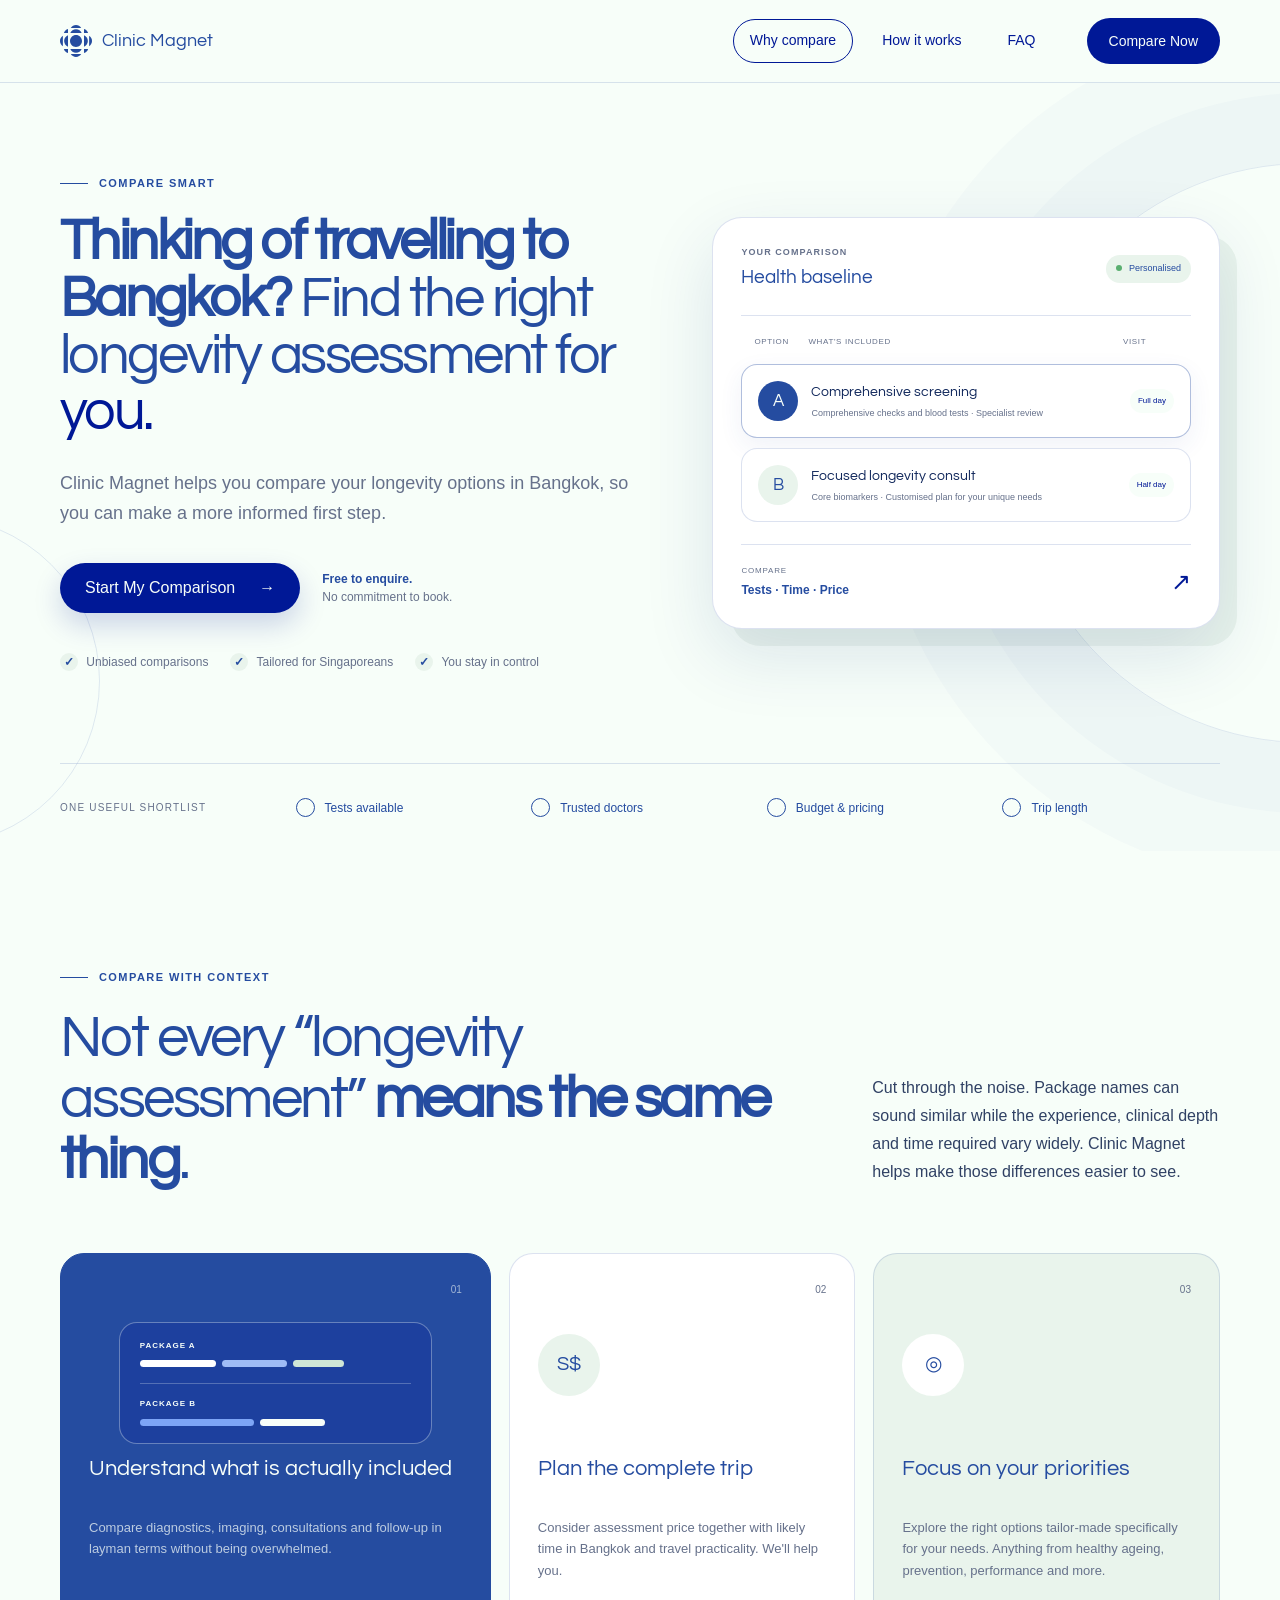
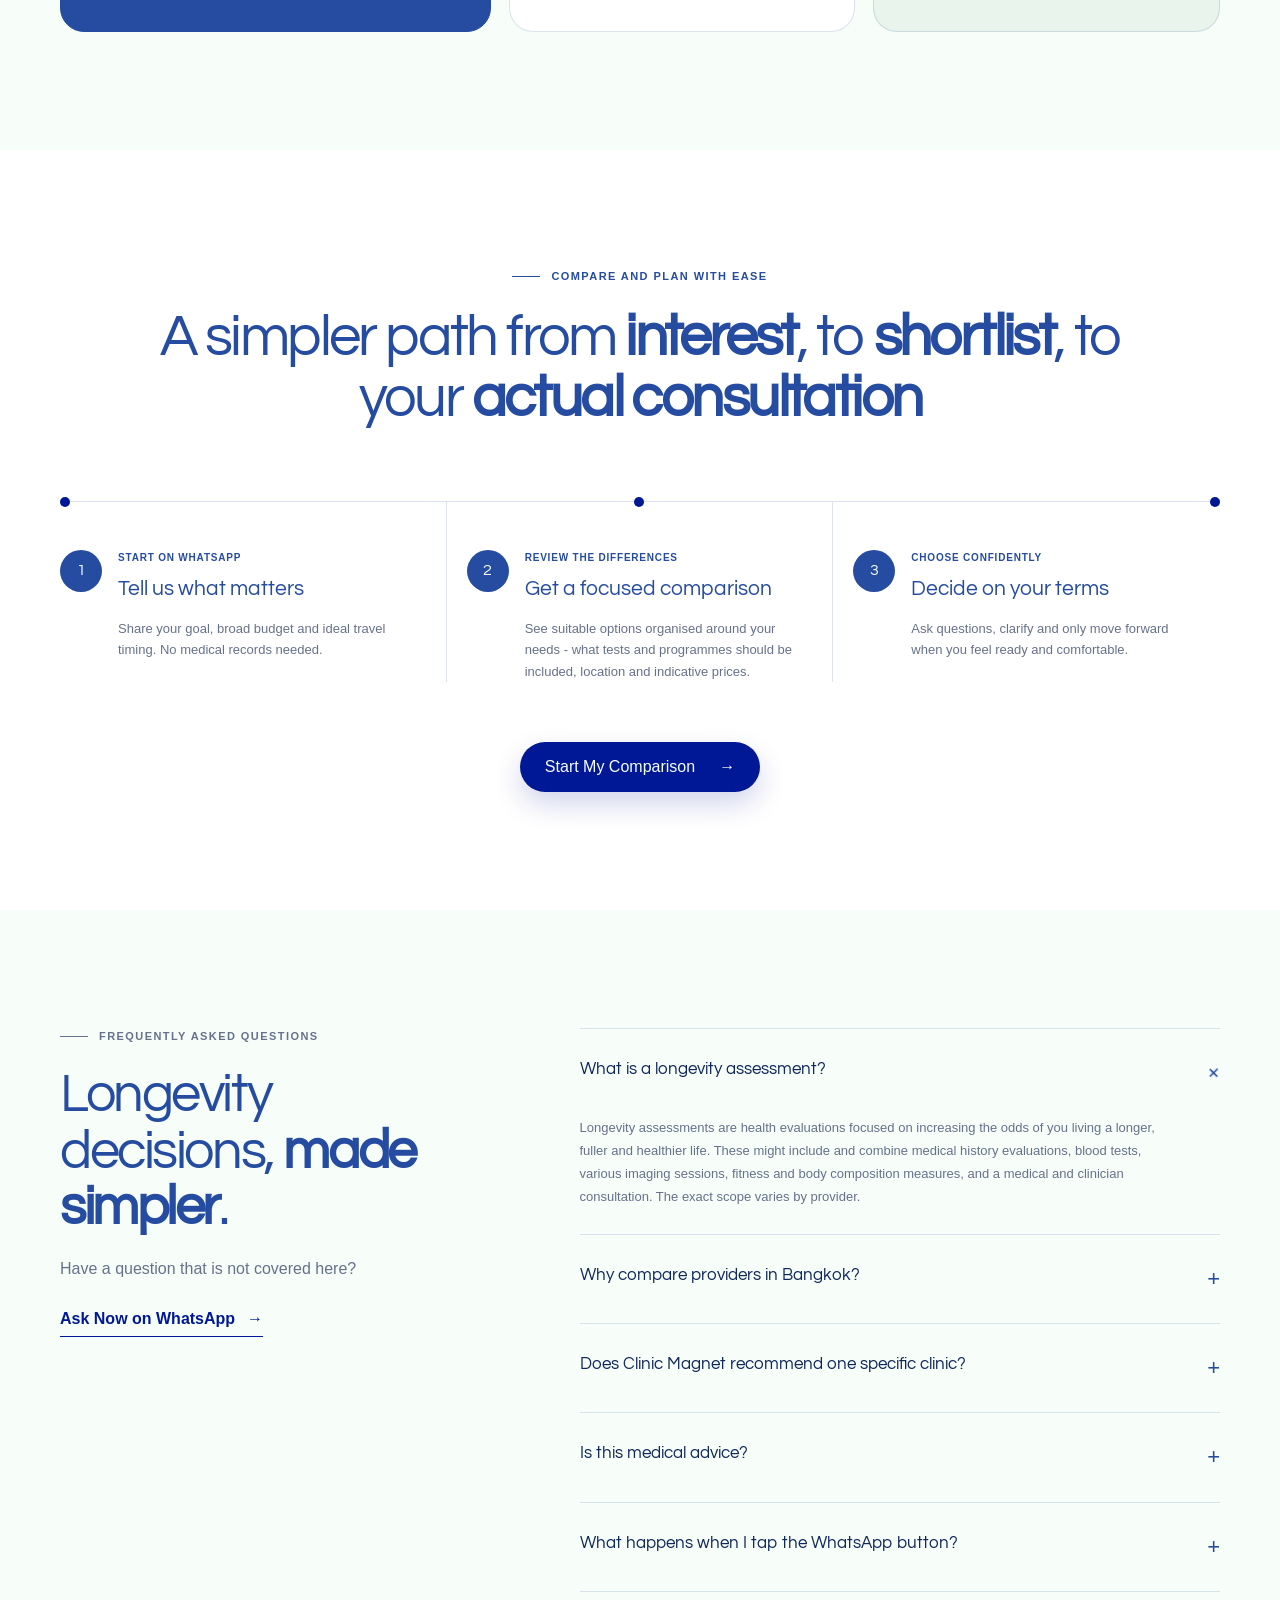
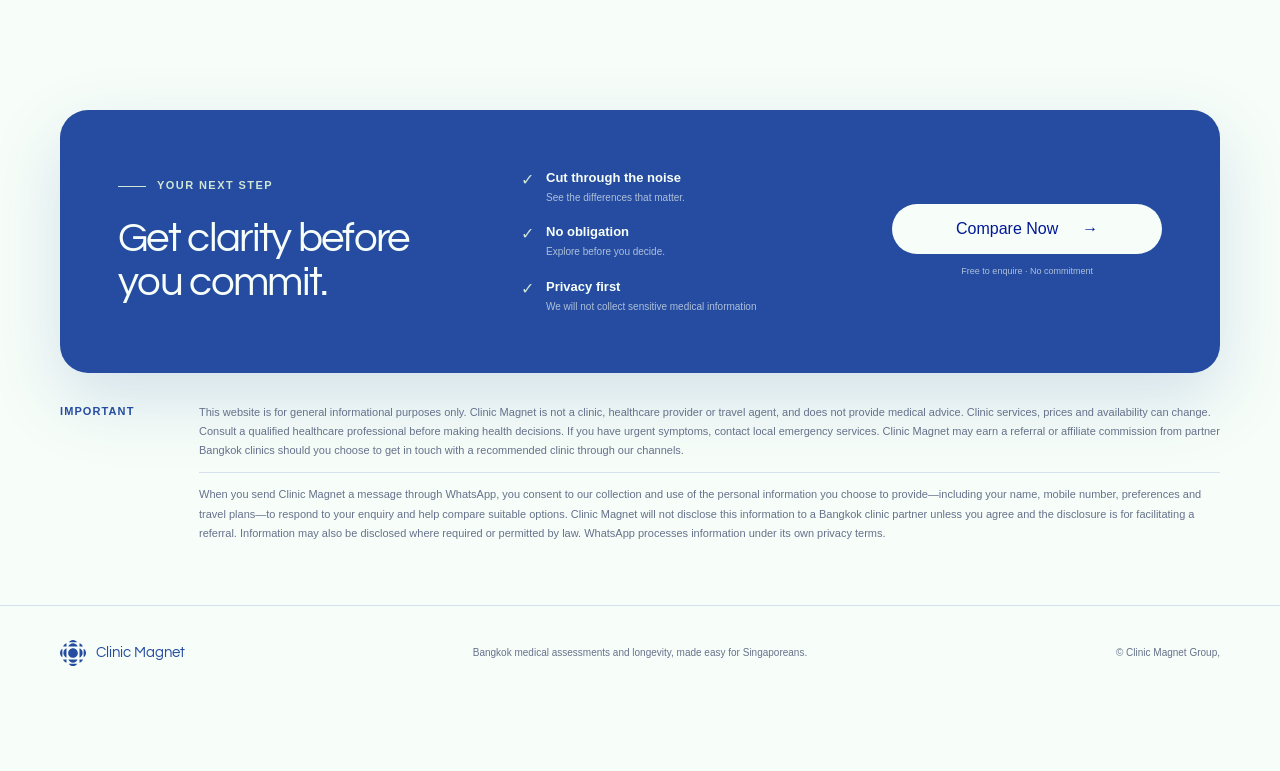
==== clinic-magnet-longevity.html @ 2ef976a3 "Add files via upload Landing page - ads - iteration 1" ====
<!doctype html>
<html lang="en-SG">
  <head>
    <meta charset="UTF-8" />
    <meta name="viewport" content="width=device-width, initial-scale=1.0" />
    <meta name="theme-color" content="#f7fef9" />
    <meta
      name="description"
      content="Compare Bangkok longevity assessment programmes with Clinic Magnet — clearly, confidently and with your priorities in mind."
    />
    <meta property="og:title" content="Compare Bangkok longevity assessments | Clinic Magnet" />
    <meta
      property="og:description"
      content="A clearer way for Singapore residents to compare Bangkok longevity assessment programmes."
    />
    <meta property="og:type" content="website" />
    <meta property="og:image" content="/clinic-magnet-longevity-og.png" />
    <meta property="og:image:width" content="1731" />
    <meta property="og:image:height" content="909" />
    <meta property="og:image:alt" content="Find the right longevity assessment for you with Clinic Magnet." />
    <meta name="twitter:card" content="summary_large_image" />
    <meta name="twitter:title" content="Compare Bangkok longevity assessments | Clinic Magnet" />
    <meta
      name="twitter:description"
      content="A clearer way for Singapore residents to compare Bangkok longevity assessment programmes."
    />
    <meta name="twitter:image" content="/clinic-magnet-longevity-og.png" />
    <title>Bangkok longevity assessments, compared | Clinic Magnet</title>
    <link rel="preconnect" href="https://fonts.googleapis.com" />
    <link rel="preconnect" href="https://fonts.gstatic.com" crossorigin />
    <link href="https://fonts.googleapis.com/css2?family=Questrial&display=swap" rel="stylesheet" />
    <link rel="stylesheet" href="clinic-magnet-longevity.css?v=20260912-1" />
  </head>
  <body id="top" class="cm-page">
    <a class="skip-link" href="#main">Skip to content</a>

    <header class="site-header">
      <div class="container nav-wrap">
        <a class="brand" href="#top" aria-label="Clinic Magnet — home">
          <svg class="brand-symbol" viewBox="20 20 160 160" aria-hidden="true">
            <g>
              <path d="M99.999 129.908c16.521 0 29.915-13.393 29.915-29.915 0-16.521-13.393-29.915-29.915-29.915S70.084 83.471 70.084 99.993s13.394 29.915 29.915 29.915z" />
              <path d="M99.997 40.738c-12.912 0-23.959 7.977-28.487 19.27h56.973c-4.527-11.293-15.575-19.27-28.486-19.27z" />
              <path d="M139.998 71.511v56.973c11.293-4.528 19.27-15.576 19.27-28.487s-7.977-23.959-19.27-28.486z" />
              <path d="M99.997 159.268c12.912 0 23.959-7.977 28.486-19.27H71.51c4.528 11.294 15.576 19.27 28.487 19.27z" />
              <path d="M60.003 71.511c-11.293 4.528-19.27 15.576-19.27 28.486s7.977 23.959 19.27 28.487V71.511z" />
              <path d="M99.999 20c-10.997 0-20.639 5.786-26.057 14.48h52.113C120.639 25.786 110.996 20 99.999 20z" />
              <path d="M165.52 73.944v52.113C174.213 120.641 180 110.997 180 100c0-10.997-5.786-20.639-14.48-26.057v.001z" />
              <path d="M99.998 180c10.997 0 20.64-5.786 26.057-14.479H73.942C79.358 174.213 89.002 180 99.999 180h-.001z" />
              <path d="M20 99.998c0 10.996 5.786 20.639 14.48 26.057V73.942C25.786 79.358 20 89.002 20 99.998z" />
              <path d="M139.994 39.466v20.54h20.54a28.641 28.641 0 0 0-7.49-13.05 28.63 28.63 0 0 0-13.051-7.49h.001z" />
              <path d="M139.998 160.538a28.623 28.623 0 0 0 13.051-7.491 28.621 28.621 0 0 0 7.489-13.05h-20.54v20.541z" />
              <path d="M46.955 153.048a28.646 28.646 0 0 0 13.051 7.491v-20.54h-20.54a28.632 28.632 0 0 0 7.489 13.049z" />
              <path d="M39.461 60.006h20.54v-20.54a28.64 28.64 0 0 0-13.051 7.49 28.627 28.627 0 0 0-7.49 13.05h.001z" />
            </g>
          </svg>
          <span>Clinic Magnet</span>
        </a>

        <nav class="desktop-nav" aria-label="Primary navigation">
          <a href="#why">Why compare</a>
          <a href="#how">How it works</a>
          <a href="#faq">FAQ</a>
        </nav>

        <a class="button button-small whatsapp-cta" data-location="cm-header" href="#">
          Compare Now
        </a>
      </div>
    </header>

    <main id="main">
      <section class="hero">
        <div class="hero-orbit orbit-one" aria-hidden="true"></div>
        <div class="hero-orbit orbit-two" aria-hidden="true"></div>
        <div class="container hero-grid">
          <div class="hero-copy">
            <p class="kicker"><span></span> Compare Smart</p>
            <h1><strong>Thinking of travelling to Bangkok?</strong> Find the right longevity assessment for <em>you.</em></h1>
            <p class="hero-lead">
              Clinic Magnet helps you compare your longevity options in Bangkok, so you can make a
              more informed first step.
            </p>

            <div class="hero-actions">
              <a class="button button-primary whatsapp-cta" data-location="cm-hero" href="#">
                Start My Comparison <span aria-hidden="true">→</span>
              </a>
              <p><strong>Free to enquire.</strong><br />No commitment to book.</p>
            </div>

            <ul class="proof-list" aria-label="Service highlights">
              <li><span aria-hidden="true">✓</span> Unbiased comparisons</li>
              <li><span aria-hidden="true">✓</span> Tailored for Singaporeans</li>
              <li><span aria-hidden="true">✓</span> You stay in control</li>
            </ul>
          </div>

          <aside class="shortlist-panel" aria-label="Example longevity assessment comparison">
            <div class="panel-heading">
              <div>
                <small>Your comparison</small>
                <strong>Health baseline</strong>
              </div>
              <span><i></i> Personalised</span>
            </div>

            <div class="compare-labels" aria-hidden="true">
              <span>Option</span><span>What's included</span><span>Visit</span>
            </div>

            <div class="option-row selected">
              <span class="option-letter">A</span>
              <div>
                <strong>Comprehensive screening</strong>
                <small>Comprehensive checks and blood tests · Specialist review</small>
              </div>
              <span class="visit-pill">Full day</span>
            </div>

            <div class="option-row">
              <span class="option-letter">B</span>
              <div>
                <strong>Focused longevity consult</strong>
                <small>Core biomarkers · Customised plan for your unique needs</small>
              </div>
              <span class="visit-pill">Half day</span>
            </div>

            <div class="panel-summary">
              <div><span>Compare</span><strong>Tests · Time · Price</strong></div>
              <span aria-hidden="true">↗</span>
            </div>
          </aside>
        </div>

        <div class="container compare-strip">
          <p>One useful shortlist</p>
          <span>Tests available</span>
          <span>Trusted doctors</span>
          <span>Budget &amp; pricing</span>
          <span>Trip length</span>
        </div>
      </section>

      <section class="section why-section" id="why">
        <div class="container">
          <div class="section-heading split-heading">
            <div>
              <p class="kicker"><span></span> Compare with context</p>
              <h2>Not every “longevity assessment” <strong>means the same thing</strong>.</h2>
            </div>
            <p>
              Cut through the noise. Package names can sound similar while the experience, clinical
              depth and time required vary widely. Clinic Magnet helps make those differences easier to see.
            </p>
          </div>

          <div class="benefit-grid">
            <article class="benefit-card blue-card">
              <span class="card-number">01</span>
              <div class="card-graphic compare-graphic" aria-hidden="true">
                <div class="package-group package-a">
                  <strong>Package A</strong>
                  <div class="bar-row"><span></span><span></span><span></span></div>
                </div>
                <div class="package-group package-b">
                  <strong>Package B</strong>
                  <div class="bar-row"><span></span><span></span></div>
                </div>
              </div>
              <h3>Understand what is actually included</h3>
              <p>Compare diagnostics, imaging, consultations and follow-up in layman terms without being overwhelmed.</p>
            </article>

            <article class="benefit-card">
              <span class="card-number">02</span>
              <div class="card-icon" aria-hidden="true">S$</div>
              <h3>Plan the complete trip</h3>
              <p>Consider assessment price together with likely time in Bangkok and travel practicality. We'll help you.</p>
            </article>

            <article class="benefit-card mint-card">
              <span class="card-number">03</span>
              <div class="card-icon target-icon" aria-hidden="true">◎</div>
              <h3>Focus on your priorities</h3>
              <p>Explore the right options tailor-made specifically for your needs. Anything from healthy ageing, prevention, performance and more.</p>
            </article>
          </div>
        </div>
      </section>

      <section class="section steps-section" id="how">
        <div class="container">
          <div class="section-heading centered-heading">
            <p class="kicker"><span></span> Compare And Plan With Ease</p>
            <h2>A simpler path from <strong>interest</strong>, to <strong>shortlist</strong>, to your <strong>actual consultation</strong></h2>
          </div>

          <ol class="steps-list">
            <li>
              <span class="step-number">1</span>
              <div>
                <p>Start on WhatsApp</p>
                <h3>Tell us what matters</h3>
                <span>Share your goal, broad budget and ideal travel timing. No medical records needed.</span>
              </div>
            </li>
            <li>
              <span class="step-number">2</span>
              <div>
                <p>Review the differences</p>
                <h3>Get a focused comparison</h3>
                <span>See suitable options organised around your needs - what tests and programmes should be included, location and indicative prices.</span>
              </div>
            </li>
            <li>
              <span class="step-number">3</span>
              <div>
                <p>Choose confidently</p>
                <h3>Decide on your terms</h3>
                <span>Ask questions, clarify and only move forward when you feel ready and comfortable.</span>
              </div>
            </li>
          </ol>

          <div class="center-action">
            <a class="button button-primary whatsapp-cta" data-location="cm-steps" href="#">
              Start My Comparison <span aria-hidden="true">→</span>
            </a>
          </div>
        </div>
      </section>

      <section class="section faq-section" id="faq">
        <div class="container faq-layout">
          <div class="faq-intro">
            <p class="kicker"><span></span> Frequently asked questions</p>
            <h2>Longevity decisions, <strong>made simpler</strong>.</h2>
            <p>Have a question that is not covered here?</p>
            <a class="inline-link whatsapp-cta" data-location="cm-faq" href="#">Ask Now on WhatsApp <span>→</span></a>
          </div>

          <div class="accordion">
            <details open>
              <summary>What is a longevity assessment?<span aria-hidden="true">+</span></summary>
              <p>
                Longevity assessments are health evaluations focused on increasing the odds of you living a
                longer, fuller and healthier life. These might include and combine medical history evaluations,
                blood tests, various imaging sessions, fitness and body composition measures, and a medical and
                clinician consultation. The exact scope varies by provider.
              </p>
            </details>
            <details>
              <summary>Why compare providers in Bangkok?<span aria-hidden="true">+</span></summary>
              <p>
                Bangkok offers a wide range of reputable, highly rated private hospitals and specialist clinics
                within a short flight from Singapore. Comparing helps you understand the differences before
                committing to a visit.
              </p>
            </details>
            <details>
              <summary>Does Clinic Magnet recommend one specific clinic?<span aria-hidden="true">+</span></summary>
              <p>
                We organise potential options around the preferences you share. Clinic Magnet strives to be
                neutral and focused on your needs. We generally offer 3 different options for consideration,
                though sometimes, based on your unique needs, we might recommend less.
              </p>
            </details>
            <details>
              <summary>Is this medical advice?<span aria-hidden="true">+</span></summary>
              <p>
                No. The comparison is general information and does not replace medical advice, diagnosis or
                treatment from a qualified healthcare professional.
              </p>
            </details>
            <details>
              <summary>What happens when I tap the WhatsApp button?<span aria-hidden="true">+</span></summary>
              <p>
                WhatsApp opens with a ready-to-edit enquiry. Sending it starts a conversation about the kind
                of comparison you are looking for, without any obligation to book.
              </p>
            </details>
          </div>
        </div>
      </section>

      <section class="final-section">
        <div class="container final-card">
          <div>
            <p class="kicker light"><span></span> Your next step</p>
            <h2>Get clarity before you commit.</h2>
          </div>
          <ul>
            <li><span>✓</span><div><strong>Cut through the noise</strong><small>See the differences that matter.</small></div></li>
            <li><span>✓</span><div><strong>No obligation</strong><small>Explore before you decide.</small></div></li>
            <li><span>✓</span><div><strong>Privacy first</strong><small>We will not collect sensitive medical information</small></div></li>
          </ul>
          <div class="final-action">
            <a class="button button-light whatsapp-cta" data-location="cm-final" href="#">
              Compare Now <span aria-hidden="true">→</span>
            </a>
            <span>Free to enquire · No commitment</span>
          </div>
        </div>

        <div class="container disclaimer">
          <strong>Important</strong>
          <div class="disclaimer-copy">
            <p>
              This website is for general informational purposes only. Clinic Magnet is not a clinic,
              healthcare provider or travel agent, and does not provide medical
              advice. Clinic services, prices and availability can change. Consult a qualified healthcare
              professional before making health
              decisions. If you have urgent symptoms, contact local emergency services. Clinic Magnet may
              earn a referral or affiliate commission from partner Bangkok clinics should you choose to get
              in touch with a recommended clinic through our channels.
            </p>
            <p class="privacy-note">
              When you send Clinic Magnet a message through WhatsApp, you consent to our collection and use
              of the personal information you choose to provide—including your name, mobile number,
              preferences and travel plans—to respond to your enquiry and help compare suitable options.
              Clinic Magnet will not disclose this information to a Bangkok clinic partner unless you agree
              and the disclosure is for facilitating a referral. Information may also be disclosed where
              required or permitted by law. WhatsApp processes information under its own privacy terms.
            </p>
          </div>
        </div>
      </section>
    </main>

    <footer>
      <div class="container footer-inner">
        <a class="brand footer-brand" href="#top" aria-label="Clinic Magnet — back to top">
          <svg class="brand-symbol" viewBox="20 20 160 160" aria-hidden="true">
            <g>
              <path d="M99.999 129.908c16.521 0 29.915-13.393 29.915-29.915 0-16.521-13.393-29.915-29.915-29.915S70.084 83.471 70.084 99.993s13.394 29.915 29.915 29.915z" />
              <path d="M99.997 40.738c-12.912 0-23.959 7.977-28.487 19.27h56.973c-4.527-11.293-15.575-19.27-28.486-19.27z" />
              <path d="M139.998 71.511v56.973c11.293-4.528 19.27-15.576 19.27-28.487s-7.977-23.959-19.27-28.486z" />
              <path d="M99.997 159.268c12.912 0 23.959-7.977 28.486-19.27H71.51c4.528 11.294 15.576 19.27 28.487 19.27z" />
              <path d="M60.003 71.511c-11.293 4.528-19.27 15.576-19.27 28.486s7.977 23.959 19.27 28.487V71.511z" />
              <path d="M99.999 20c-10.997 0-20.639 5.786-26.057 14.48h52.113C120.639 25.786 110.996 20 99.999 20z" />
              <path d="M165.52 73.944v52.113C174.213 120.641 180 110.997 180 100c0-10.997-5.786-20.639-14.48-26.057v.001z" />
              <path d="M99.998 180c10.997 0 20.64-5.786 26.057-14.479H73.942C79.358 174.213 89.002 180 99.999 180h-.001z" />
              <path d="M20 99.998c0 10.996 5.786 20.639 14.48 26.057V73.942C25.786 79.358 20 89.002 20 99.998z" />
              <path d="M139.994 39.466v20.54h20.54a28.641 28.641 0 0 0-7.49-13.05 28.63 28.63 0 0 0-13.051-7.49h.001z" />
              <path d="M139.998 160.538a28.623 28.623 0 0 0 13.051-7.491 28.621 28.621 0 0 0 7.489-13.05h-20.54v20.541z" />
              <path d="M46.955 153.048a28.646 28.646 0 0 0 13.051 7.491v-20.54h-20.54a28.632 28.632 0 0 0 7.489 13.049z" />
              <path d="M39.461 60.006h20.54v-20.54a28.64 28.64 0 0 0-13.051 7.49 28.627 28.627 0 0 0-7.49 13.05h.001z" />
            </g>
          </svg>
          <span>Clinic Magnet</span>
        </a>
        <p>Bangkok medical assessments and longevity, made easy for Singaporeans.</p>
        <span>© Clinic Magnet Group, <span id="year"></span></span>
      </div>
    </footer>

    <div class="mobile-cta-bar">
      <a class="button button-primary whatsapp-cta" data-location="cm-mobile" href="#">
        Start My Comparison <span aria-hidden="true">→</span>
      </a>
    </div>

    <script src="script.js"></script>
  </body>
</html>
---- clinic-magnet-longevity.css ----
:root {
  --cm-blue: #254ca0;
  --cm-blue-dark: #001896;
  --cm-ink: #10275b;
  --cm-paper: #f7fef9;
  --cm-mint: #e9f4ec;
  --cm-mint-strong: #cfe6d6;
  --cm-white: #ffffff;
  --cm-line: rgba(37, 76, 160, 0.16);
  --cm-muted: #66718b;
  --cm-shadow: 0 26px 70px rgba(13, 48, 126, 0.12);
}

* { box-sizing: border-box; }
html { scroll-behavior: smooth; }
body {
  margin: 0;
  background: var(--cm-paper);
  color: var(--cm-ink);
  font-family: Helvetica, Arial, sans-serif;
  font-size: 16px;
  line-height: 1.55;
  -webkit-font-smoothing: antialiased;
}
a { color: inherit; text-decoration: none; }
.container { width: min(1160px, calc(100% - 40px)); margin-inline: auto; }
.skip-link {
  position: fixed; top: 8px; left: 8px; z-index: 100; transform: translateY(-160%);
  padding: 10px 14px; border: 2px solid var(--cm-blue-dark); border-radius: 8px;
  background: var(--cm-white); color: var(--cm-blue-dark);
}
.skip-link:focus { transform: translateY(0); }

.site-header {
  position: sticky; top: 0; z-index: 30; background: rgba(247, 254, 249, 0.92);
  border-bottom: 1px solid var(--cm-line); backdrop-filter: blur(14px);
}
.nav-wrap { min-height: 82px; display: flex; align-items: center; gap: 34px; }
.brand { display: inline-flex; align-items: center; gap: 10px; color: var(--cm-blue); font-family: Questrial, sans-serif; font-size: 18px; }
.brand-symbol { width: 32px; height: 32px; fill: currentColor; flex: none; }
.desktop-nav { display: flex; gap: 12px; margin-left: auto; }
.desktop-nav a { padding: 10px 16px; border: 1px solid transparent; border-radius: 999px; color: var(--cm-blue-dark); font-size: 14px; }
.desktop-nav a:first-child { border-color: var(--cm-blue-dark); }
.desktop-nav a:hover { background: var(--cm-mint); }

.button {
  min-height: 50px; display: inline-flex; align-items: center; justify-content: center; gap: 24px;
  padding: 0 25px; border-radius: 999px; font-weight: 400; line-height: 1;
  transition: transform .2s ease, background .2s ease, box-shadow .2s ease;
}
.button:hover { transform: translateY(-2px); }
.button:focus-visible, a:focus-visible, summary:focus-visible { outline: 3px solid rgba(37,76,160,.32); outline-offset: 4px; }
.button-small { min-height: 46px; padding-inline: 22px; background: var(--cm-blue-dark); color: var(--cm-paper); font-size: 14px; }
.button-primary { background: var(--cm-blue-dark); color: var(--cm-paper); box-shadow: 0 12px 28px rgba(0, 24, 150, .18); }
.button-primary:hover { background: var(--cm-blue); box-shadow: 0 16px 32px rgba(0, 24, 150, .22); }
.button-light { background: var(--cm-paper); color: var(--cm-blue-dark); }

.hero { position: relative; overflow: hidden; padding: 92px 0 0; }
.hero-orbit { position: absolute; border: 1px solid rgba(37,76,160,.12); border-radius: 50%; pointer-events: none; }
.orbit-one { width: 580px; height: 580px; right: -315px; top: 80px; box-shadow: 0 0 0 70px rgba(37,76,160,.025), 0 0 0 140px rgba(37,76,160,.018); }
.orbit-two { width: 330px; height: 330px; left: -230px; bottom: 5px; }
.hero-grid { position: relative; display: grid; grid-template-columns: 1.06fr .94fr; gap: 80px; align-items: center; padding-bottom: 92px; }
.kicker { display: flex; align-items: center; gap: 11px; margin: 0 0 22px; color: var(--cm-blue); font-size: 11px; font-weight: 700; letter-spacing: .13em; text-transform: uppercase; }
.kicker span { width: 28px; height: 1px; background: currentColor; }
h1, h2, h3, p { margin-top: 0; }
h1, h2, h3 { font-family: Questrial, sans-serif; font-weight: 400; }
h1 { max-width: 700px; margin-bottom: 28px; color: var(--cm-blue); font-size: clamp(42px, 4.35vw, 58px); line-height: 1.02; letter-spacing: -.045em; }
h1 strong { font-weight: 700; }
h1 em { color: var(--cm-blue-dark); font-style: normal; }
.hero-lead { max-width: 610px; color: var(--cm-muted); font-size: 18px; line-height: 1.65; }
.hero-actions { display: flex; align-items: center; gap: 22px; margin-top: 34px; }
.hero-actions p { margin: 0; color: var(--cm-muted); font-size: 12px; line-height: 1.5; }
.hero-actions p strong { color: var(--cm-blue); font-weight: 700; }
.proof-list { display: flex; flex-wrap: wrap; gap: 22px; padding: 0; margin: 40px 0 0; list-style: none; color: var(--cm-muted); font-size: 12px; }
.proof-list span { display: inline-grid; place-items: center; width: 18px; height: 18px; margin-right: 5px; border-radius: 50%; background: var(--cm-mint); color: var(--cm-blue); font-weight: 700; }

.shortlist-panel { position: relative; padding: 28px; border: 1px solid var(--cm-line); border-radius: 30px; background: var(--cm-white); box-shadow: var(--cm-shadow); }
.shortlist-panel::before { content: ""; position: absolute; z-index: -1; inset: 18px -18px -18px 18px; border-radius: 30px; background: var(--cm-mint); }
.panel-heading { display: flex; justify-content: space-between; align-items: center; padding-bottom: 22px; border-bottom: 1px solid var(--cm-line); }
.panel-heading small, .panel-heading strong { display: block; }
.panel-heading small { color: var(--cm-muted); font-size: 9px; font-weight: 700; letter-spacing: .12em; text-transform: uppercase; }
.panel-heading strong { margin-top: 3px; color: var(--cm-blue); font-family: Questrial, sans-serif; font-size: 19px; font-weight: 400; }
.panel-heading > span { padding: 7px 10px; border-radius: 99px; background: var(--cm-mint); color: var(--cm-blue); font-size: 9px; }
.panel-heading i { display: inline-block; width: 6px; height: 6px; margin-right: 4px; border-radius: 50%; background: #5aaf70; }
.compare-labels { display: grid; grid-template-columns: 42px 1fr 55px; gap: 12px; padding: 20px 13px 6px; color: var(--cm-muted); font-size: 8px; letter-spacing: .08em; text-transform: uppercase; }
.option-row { display: grid; grid-template-columns: auto 1fr auto; gap: 13px; align-items: center; margin-top: 10px; padding: 16px; border: 1px solid var(--cm-line); border-radius: 16px; background: var(--cm-white); }
.option-row.selected { border-color: rgba(37,76,160,.36); box-shadow: 0 8px 24px rgba(37,76,160,.07); }
.option-letter { display: grid; place-items: center; width: 40px; height: 40px; border-radius: 50%; background: var(--cm-mint); color: var(--cm-blue); font-family: Questrial, sans-serif; font-size: 17px; }
.selected .option-letter { background: var(--cm-blue); color: var(--cm-paper); }
.option-row div { min-width: 0; }
.option-row strong, .option-row small { display: block; }
.option-row strong { color: var(--cm-ink); font-family: Questrial, sans-serif; font-size: 14px; font-weight: 400; }
.option-row small { margin-top: 3px; color: var(--cm-muted); font-size: 9px; line-height: 1.35; }
.visit-pill { padding: 6px 8px; border-radius: 99px; background: var(--cm-paper); color: var(--cm-blue-dark); font-size: 8px; }
.panel-summary { display: flex; justify-content: space-between; align-items: end; margin-top: 22px; padding-top: 18px; border-top: 1px solid var(--cm-line); }
.panel-summary div span, .panel-summary div strong { display: block; }
.panel-summary div span { color: var(--cm-muted); font-size: 8px; letter-spacing: .1em; text-transform: uppercase; }
.panel-summary div strong { margin-top: 4px; color: var(--cm-blue); font-size: 12px; }
.panel-summary > span { color: var(--cm-blue-dark); font-size: 24px; }

.compare-strip { position: relative; min-height: 88px; display: grid; grid-template-columns: repeat(5, minmax(0, 1fr)); column-gap: 18px; align-items: center; border-top: 1px solid var(--cm-line); }
.compare-strip p { margin: 0; color: var(--cm-muted); font-size: 10px; letter-spacing: .12em; text-transform: uppercase; }
.compare-strip > span { min-width: 0; display: grid; grid-template-columns: 18px minmax(0, 1fr); gap: 11px; align-items: center; color: var(--cm-blue); font-size: 12px; line-height: 1.35; }
.compare-strip > span::before { content: ""; width: 17px; height: 17px; border: 1px solid var(--cm-blue); border-radius: 50%; }

.section { padding: 118px 0; }
.why-section { position: relative; isolation: isolate; overflow: hidden; background: var(--cm-paper); }
.why-section::before { content: ""; position: absolute; z-index: -2; inset: 0; background: url("clinic-magnet-couple-background.png") 78% center / cover no-repeat; opacity: .9; filter: saturate(.82) contrast(.94); }
.why-section::after { content: ""; position: absolute; z-index: -1; inset: 0; background: linear-gradient(90deg, rgba(247,254,249,.99) 0%, rgba(247,254,249,.96) 42%, rgba(247,254,249,.72) 68%, rgba(247,254,249,.7) 100%); }
.why-section > .container { position: relative; z-index: 1; }
.section-heading h2 { max-width: 760px; margin: 0; color: var(--cm-blue); font-size: clamp(39px, 4.5vw, 62px); line-height: 1.06; letter-spacing: -.045em; }
.split-heading { display: grid; grid-template-columns: 1.35fr .65fr; gap: 90px; align-items: end; }
.split-heading > p { margin: 0 0 5px; color: #304164; line-height: 1.75; }
h2 strong { font-weight: 700; }
.benefit-grid { display: grid; grid-template-columns: 1.15fr .925fr .925fr; gap: 18px; margin-top: 62px; }
.benefit-card { min-height: 350px; display: flex; flex-direction: column; padding: 28px; border: 1px solid var(--cm-line); border-radius: 24px; background: var(--cm-white); }
.benefit-card.blue-card { background: var(--cm-blue); color: var(--cm-paper); border-color: var(--cm-blue); }
.benefit-card.mint-card { background: var(--cm-mint); }
.card-number { align-self: flex-end; color: var(--cm-muted); font-size: 10px; }
.blue-card .card-number { color: rgba(247,254,249,.6); }
.card-icon { display: grid; place-items: center; width: 62px; height: 62px; margin-top: 36px; border-radius: 50%; background: var(--cm-mint); color: var(--cm-blue); font-family: Questrial, sans-serif; font-size: 20px; }
.target-icon { background: var(--cm-white); }
.benefit-card h3 { min-height: 51px; margin: auto 0 10px; color: var(--cm-blue); font-size: 22px; line-height: 1.15; }
.blue-card h3 { color: var(--cm-paper); }
.benefit-card p { min-height: 86px; margin: 0; color: var(--cm-muted); font-size: 13px; line-height: 1.65; }
.blue-card p { color: rgba(247,254,249,.72); }
.card-graphic { width: 84%; margin: 24px auto 12px; padding: 17px 20px; border: 1px solid rgba(247,254,249,.34); border-radius: 18px; background: rgba(0,24,150,.2); }
.package-group + .package-group { margin-top: 16px; padding-top: 14px; border-top: 1px solid rgba(247,254,249,.25); }
.package-group strong { display: block; color: var(--cm-paper); font-size: 8px; letter-spacing: .12em; text-transform: uppercase; }
.bar-row { display: flex; align-items: center; gap: 6px; margin-top: 8px; }
.bar-row span { display: block; height: 7px; border-radius: 99px; }
.package-a .bar-row span:nth-child(1) { width: 28%; background: var(--cm-white); }
.package-a .bar-row span:nth-child(2) { width: 24%; background: #9fbcf6; }
.package-a .bar-row span:nth-child(3) { width: 19%; background: var(--cm-mint-strong); }
.package-b .bar-row span:nth-child(1) { width: 42%; background: #7da5f6; }
.package-b .bar-row span:nth-child(2) { width: 24%; background: var(--cm-paper); }

.steps-section { background: var(--cm-white); }
.centered-heading { text-align: center; }
.centered-heading .kicker { justify-content: center; }
.centered-heading h2 { max-width: 980px; margin-inline: auto; }
.steps-list { display: grid; grid-template-columns: repeat(3, 1fr); padding: 0; margin: 72px 0 0; list-style: none; border-top: 1px solid var(--cm-line); }
.steps-list li { position: relative; display: grid; grid-template-columns: auto minmax(0, 1fr); gap: 16px; padding: 48px 20px 0 0; }
.steps-list li:not(:last-child) { border-right: 1px solid var(--cm-line); }
.steps-list li + li { padding-left: 20px; }
.step-number { position: relative; display: grid; place-items: center; width: 42px; height: 42px; border-radius: 50%; background: var(--cm-blue); color: var(--cm-paper); font-family: Questrial, sans-serif; }
.steps-list li::before { content: ""; position: absolute; top: -5px; left: 0; width: 10px; height: 10px; border-radius: 50%; background: var(--cm-blue-dark); }
.steps-list li:nth-child(2)::before { left: 50%; transform: translateX(-50%); }
.steps-list li:nth-child(3)::before { right: 0; left: auto; }
.steps-list p { margin: 0 0 8px; color: var(--cm-blue); font-size: 10px; font-weight: 700; letter-spacing: .08em; text-transform: uppercase; }
.steps-list h3 { margin-bottom: 12px; color: var(--cm-blue); font-size: 21px; }
.steps-list div > span { display: block; color: var(--cm-muted); font-size: 13px; line-height: 1.65; }
.center-action { margin-top: 60px; text-align: center; }

.faq-layout { display: grid; grid-template-columns: .78fr 1.22fr; gap: 110px; }
.faq-intro { position: sticky; top: 120px; align-self: start; }
.faq-intro h2 { max-width: 430px; margin-bottom: 20px; color: var(--cm-blue); font-size: clamp(40px, 4.2vw, 58px); line-height: 1.05; letter-spacing: -.045em; }
.faq-intro > p { color: var(--cm-muted); }
.inline-link { display: inline-flex; gap: 12px; margin-top: 10px; padding-bottom: 4px; border-bottom: 1px solid currentColor; color: var(--cm-blue-dark); font-weight: 700; }
.accordion { border-top: 1px solid var(--cm-line); }
.accordion details { border-bottom: 1px solid var(--cm-line); }
.accordion summary { cursor: pointer; display: flex; justify-content: space-between; gap: 20px; padding: 27px 0; list-style: none; color: var(--cm-ink); font-family: Questrial, sans-serif; font-size: 17px; }
.accordion summary::-webkit-details-marker { display: none; }
.accordion summary span { color: var(--cm-blue); font-family: Helvetica, Arial, sans-serif; font-size: 22px; transition: transform .2s ease; }
.accordion details[open] summary span { transform: rotate(45deg); }
.accordion details p { max-width: 680px; margin: 0; padding: 0 45px 26px 0; color: var(--cm-muted); font-size: 13px; line-height: 1.75; }

.final-section { padding: 0 0 62px; }
.final-card { display: grid; grid-template-columns: 1.1fr 1fr .85fr; gap: 54px; align-items: center; padding: 58px; border-radius: 28px; background: var(--cm-blue); color: var(--cm-paper); box-shadow: 0 26px 70px rgba(37,76,160,.17); }
.kicker.light { color: var(--cm-mint-strong); }
.final-card h2 { max-width: 380px; margin: 0; font-size: 42px; line-height: 1.05; letter-spacing: -.04em; }
.final-card ul { padding: 0; margin: 0; list-style: none; }
.final-card li { display: grid; grid-template-columns: auto 1fr; gap: 12px; margin-bottom: 17px; }
.final-card li:last-child { margin-bottom: 0; }
.final-card li > span { color: var(--cm-mint-strong); }
.final-card strong, .final-card small { display: block; }
.final-card strong { font-size: 13px; }
.final-card small { margin-top: 2px; color: rgba(247,254,249,.65); font-size: 10px; }
.final-action { text-align: center; }
.final-action .button { width: 100%; }
.final-action > span { display: block; margin-top: 11px; color: rgba(247,254,249,.65); font-size: 9px; }
.disclaimer { display: grid; grid-template-columns: 105px 1fr; gap: 34px; padding-top: 30px; color: var(--cm-muted); }
.disclaimer strong { color: var(--cm-blue); font-size: 11px; letter-spacing: .1em; text-transform: uppercase; }
.disclaimer p { margin: 0; font-size: 11px; line-height: 1.75; }
.disclaimer .privacy-note { margin-top: 12px; padding-top: 12px; border-top: 1px solid var(--cm-line); }

footer { padding: 34px 0 105px; border-top: 1px solid var(--cm-line); }
.footer-inner { display: grid; grid-template-columns: 1fr 2fr 1fr; align-items: center; gap: 28px; color: var(--cm-muted); font-size: 10px; }
.footer-inner p { margin: 0; text-align: center; }
.footer-inner > span { text-align: right; }
.footer-brand { font-size: 15px; }
.footer-brand .brand-symbol { width: 26px; height: 26px; }
.mobile-cta-bar { display: none; }

@media (max-width: 920px) {
  .desktop-nav { display: none; }
  .hero { padding-top: 68px; }
  .hero-grid { grid-template-columns: 1fr; gap: 62px; }
  .hero-copy { max-width: 710px; }
  .shortlist-panel { width: min(550px, calc(100% - 12px)); justify-self: center; }
  .compare-strip { grid-template-columns: repeat(2, 1fr); gap: 22px; padding-block: 26px; }
  .compare-strip p { grid-column: 1 / -1; }
  .why-section::before { background-position: 70% top; opacity: .81; }
  .why-section::after { background: rgba(247,254,249,.83); }
  .split-heading { grid-template-columns: 1fr; gap: 25px; }
  .split-heading > p { max-width: 640px; }
  .benefit-grid { grid-template-columns: 1fr 1fr; }
  .benefit-grid .blue-card { grid-column: 1 / -1; }
  .steps-list { grid-template-columns: 1fr; border-top: 0; }
  .steps-list li, .steps-list li + li { padding: 8px 0 40px 64px; border-right: 0; border-left: 1px solid var(--cm-line); }
  .steps-list li:last-child { border-left-color: transparent; }
  .steps-list li::before, .steps-list li:nth-child(2)::before, .steps-list li:nth-child(3)::before { top: 0; right: auto; left: -5px; transform: none; }
  .step-number { position: absolute; left: 16px; top: 0; }
  .faq-layout { grid-template-columns: 1fr; gap: 52px; }
  .faq-intro { position: static; }
  .final-card { grid-template-columns: 1fr 1fr; }
  .final-action { grid-column: 1 / -1; }
  .final-action .button { width: auto; }
}

@media (max-width: 620px) {
  .container { width: min(100% - 28px, 1160px); }
  .nav-wrap { min-height: 68px; }
  .nav-wrap > .button { display: none; }
  .hero { padding-top: 56px; }
  .hero-grid { gap: 56px; padding-bottom: 74px; }
  h1 { font-size: clamp(38px, 10.5vw, 47px); }
  .hero-lead { font-size: 16px; }
  .hero-actions { align-items: flex-start; flex-direction: column; }
  .hero-actions .button { width: 100%; }
  .proof-list { display: grid; gap: 11px; margin-top: 32px; }
  .shortlist-panel { width: calc(100% - 8px); padding: 20px; border-radius: 22px; }
  .shortlist-panel::before { inset: 11px -9px -11px 9px; border-radius: 22px; }
  .compare-labels { display: none; }
  .panel-heading { margin-bottom: 15px; }
  .option-row { grid-template-columns: auto 1fr; }
  .visit-pill { display: none; }
  .compare-strip { grid-template-columns: 1fr 1fr; }
  .compare-strip > span { grid-template-columns: 18px minmax(0, 1fr); gap: 8px; font-size: 11px; }
  .section { padding: 86px 0; }
  .section-heading h2, .faq-intro h2 { font-size: 39px; }
  .benefit-grid { grid-template-columns: 1fr; margin-top: 44px; }
  .benefit-grid .blue-card { grid-column: auto; }
  .benefit-card { min-height: 310px; }
  .benefit-card h3, .benefit-card p { min-height: 0; }
  .steps-list { margin-top: 54px; }
  .steps-list li, .steps-list li + li { padding-left: 57px; }
  .step-number { left: 10px; }
  .accordion summary { padding: 23px 0; font-size: 15px; }
  .accordion details p { padding-right: 8px; }
  .final-card { width: 100%; grid-template-columns: 1fr; gap: 34px; padding: 42px 24px; border-radius: 0; }
  .final-card h2 { font-size: 37px; }
  .final-action { grid-column: auto; }
  .final-action .button { width: 100%; }
  .disclaimer { grid-template-columns: 1fr; gap: 8px; }
  .footer-inner { grid-template-columns: 1fr; text-align: center; }
  .footer-inner p { margin: 0 auto; max-width: 320px; }
  .footer-inner > span { text-align: center; }
  .footer-brand { justify-content: center; }
  .mobile-cta-bar { position: fixed; z-index: 40; bottom: 0; left: 0; right: 0; display: block; padding: 10px 14px max(10px, env(safe-area-inset-bottom)); border-top: 1px solid var(--cm-line); background: rgba(247,254,249,.94); backdrop-filter: blur(14px); }
  .mobile-cta-bar .button { width: 100%; min-height: 52px; }
}

@media (prefers-reduced-motion: reduce) {
  *, *::before, *::after { scroll-behavior: auto !important; transition-duration: .01ms !important; }
}
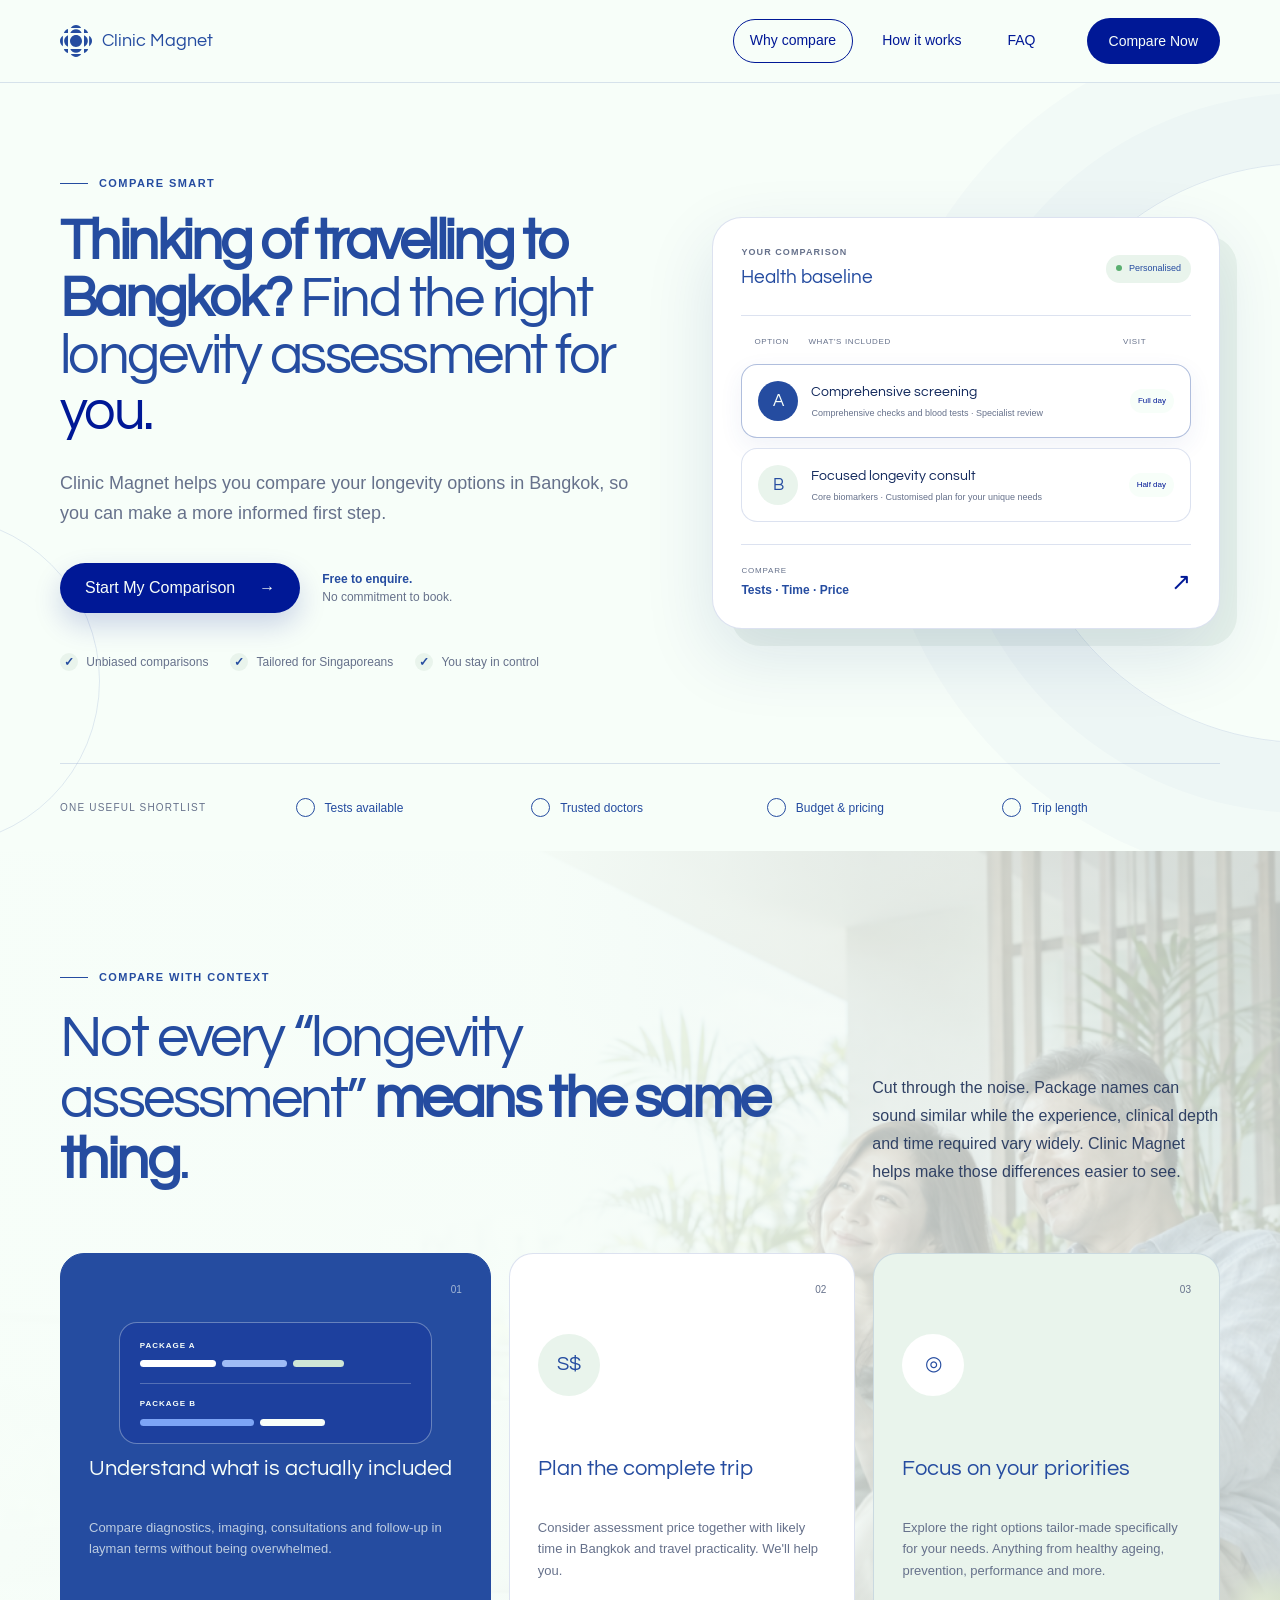
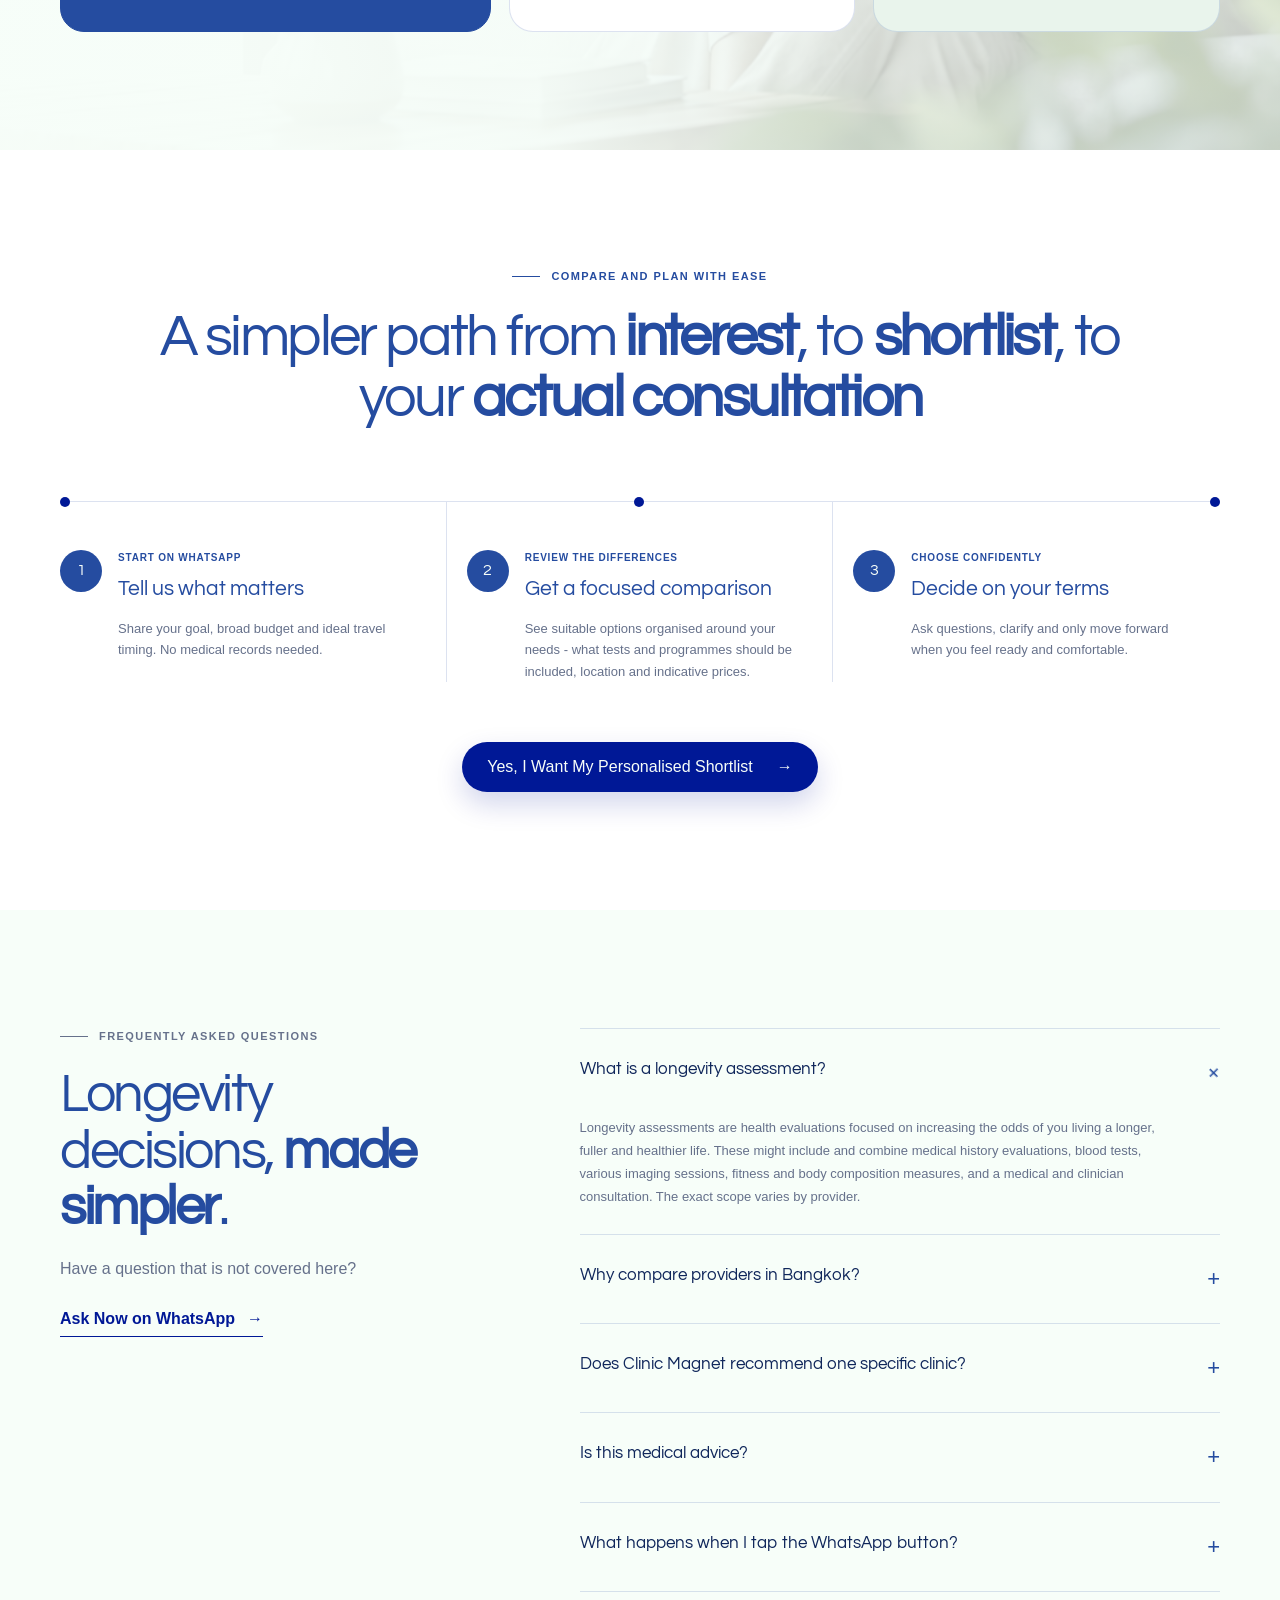
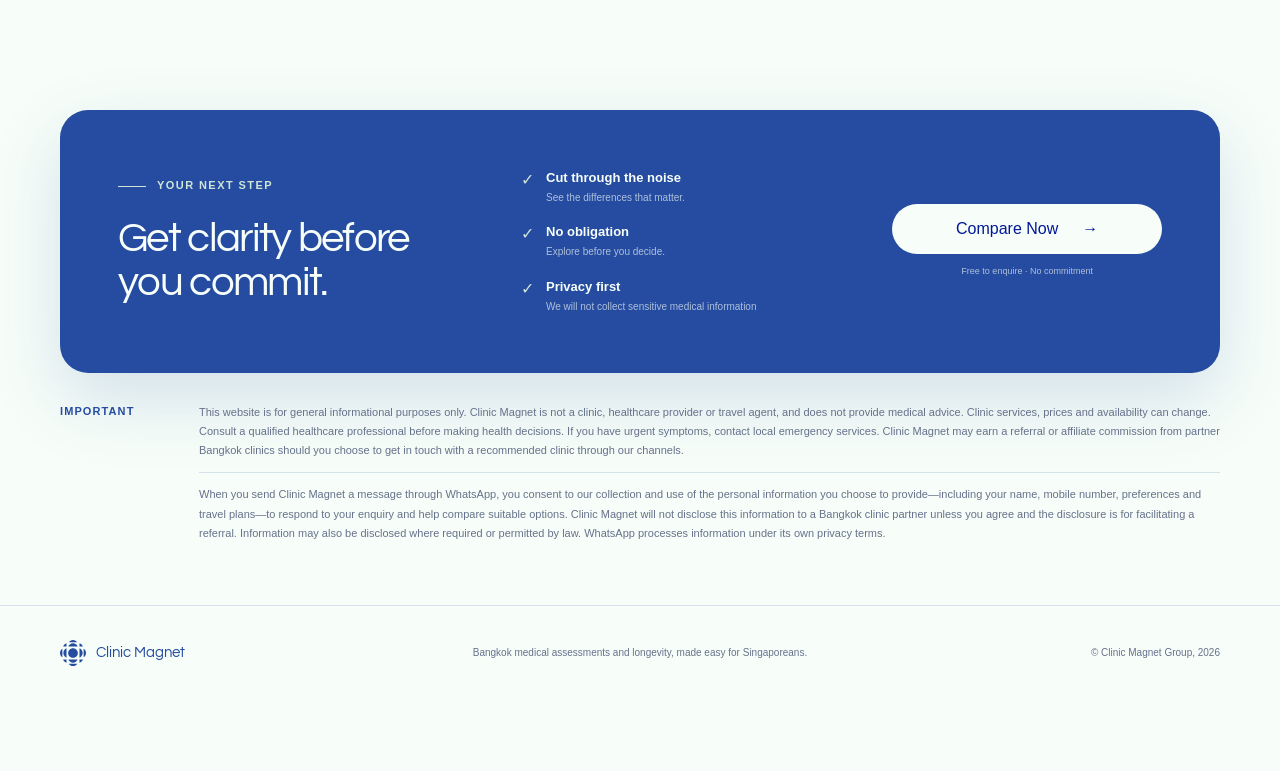
==== commit 6d63243a: "Update clinic-magnet-longevity.html Changed 3rd CTA, How it works section, from "Start My Comparison" ====
--- a/clinic-magnet-longevity.html
+++ b/clinic-magnet-longevity.html
@@ -226,7 +226,7 @@
 
           <div class="center-action">
             <a class="button button-primary whatsapp-cta" data-location="cm-steps" href="#">
-              Start My Comparison <span aria-hidden="true">→</span>
+              Yes, I Want My Personalised Shortlist <span aria-hidden="true">→</span>
             </a>
           </div>
         </div>
